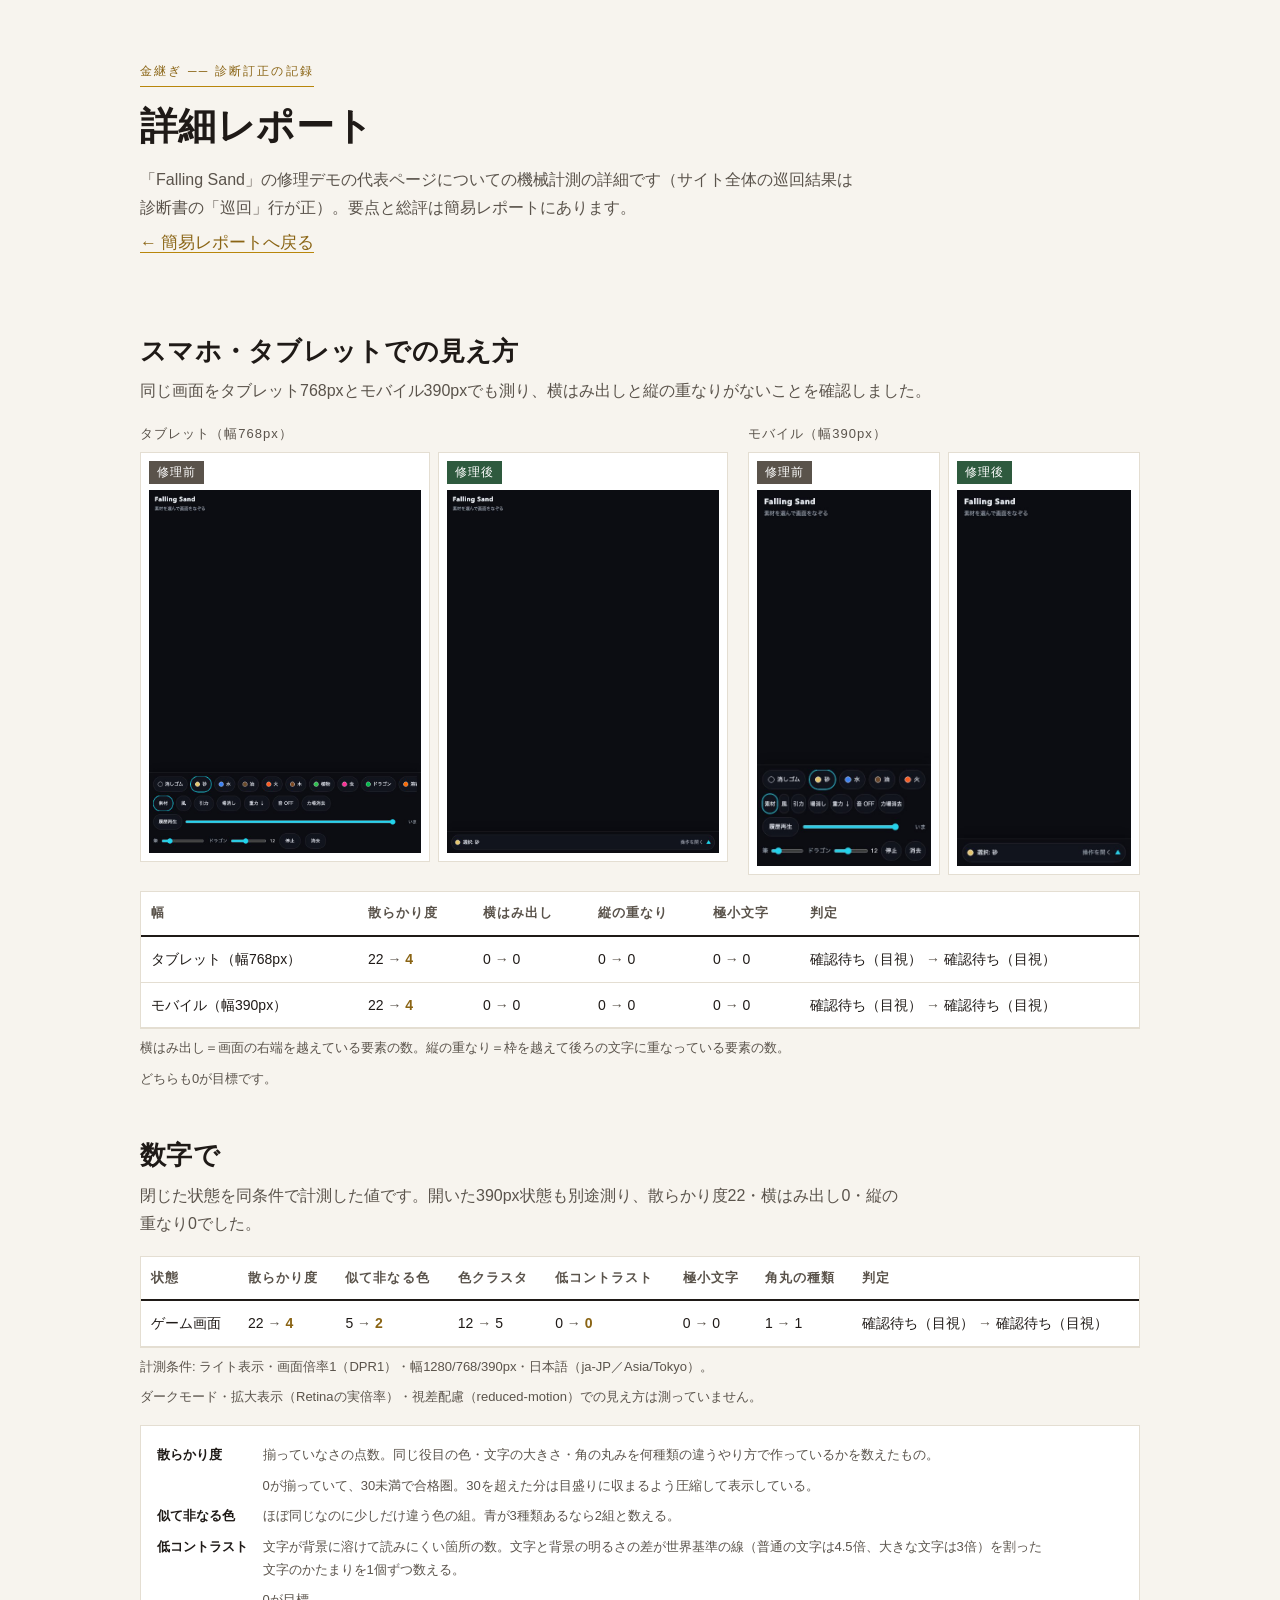
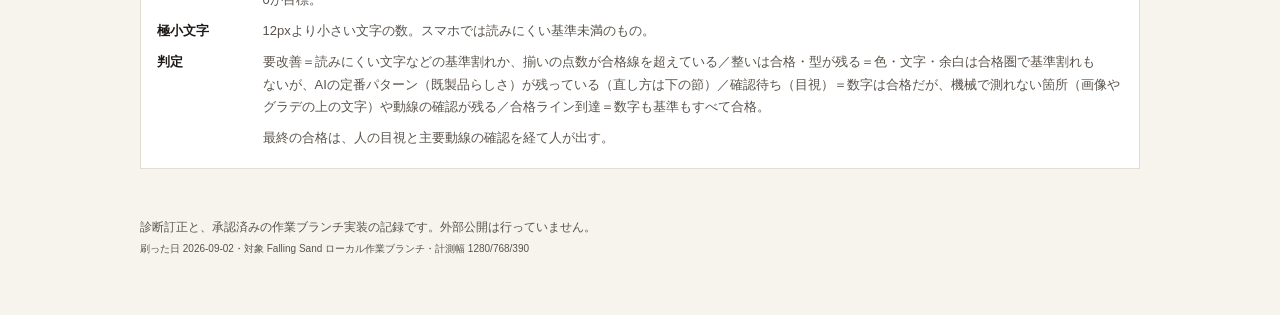
==== compare-shosai.html @ 28e1dd18 "fix: スマホ操作盤を開閉式にする" ====
<!doctype html>
<html lang="ja">
<head>
<meta charset="utf-8">
<meta name="viewport" content="width=device-width, initial-scale=1">
<meta name="robots" content="noindex">
<meta name="generator" content="kintsugi compare-builder">
<title>金継ぎ 診断訂正と修理前後 — Falling Sand 詳細</title>
<meta property="og:type" content="website">
<meta property="og:site_name" content="金継ぎ">
<meta property="og:title" content="金継ぎ 診断訂正と修理前後 — Falling Sand 詳細">
<meta property="og:description" content="「Falling Sand」のUI修理の記録。修理前後を数字と金の継ぎ目スライダーで比べられます。">
<meta property="og:image" content="kintsugi-ogp.png">
<meta property="og:image:width" content="1200">
<meta property="og:image:height" content="630">
<meta name="twitter:card" content="summary_large_image">
<!-- 方向宣言: 主=精密 副=物語 / 地#F7F4EE 面#FFFFFF 墨#1F1A17 金#B8860B(ピン・継ぎ目のみ) 灰#8A8378(before印)
     display=Hiragino Mincho ProN body=Hiragino Sans/Noto Sans JP 比1.25 / シグネチャー=金の継ぎ目スライダー / 禁じ手=グラデスープ・カード乱立・絵文字見出し -->
<style>
:root{--paper:#F7F4EE;--sheet:#FFFFFF;--ink:#1F1A17;--ink-2:#5A534B;--line:#E4DED2;--gold:#B8860B;--gold-deep:#8A6414;--before:#5A534B;--after:#2E5A3E}
*{box-sizing:border-box}
html{background:var(--paper)}
body{margin:0;color:var(--ink);font-family:"Hiragino Sans","Noto Sans JP","Yu Gothic",sans-serif;font-size:16px;line-height:1.75;-webkit-font-smoothing:antialiased}
.wrap{max-width:1040px;margin:0 auto;padding:0 20px}
h1,h2,h3{font-family:"Hiragino Mincho ProN","Yu Mincho","Noto Serif JP",serif;font-weight:600;letter-spacing:.01em;line-height:1.35;margin:0}
h1{font-size:clamp(26px,4.2vw,38px)}
h2{font-size:clamp(21px,2.8vw,26px);margin:0 0 8px}
h3{font-size:18px}
p{margin:0}
p,dd,li{word-break:auto-phrase}
.eyebrow{display:inline-block;font-size:12px;letter-spacing:.18em;color:var(--gold-deep);border-bottom:1px solid var(--gold);padding-bottom:4px;margin-bottom:14px}
header.hero{padding:56px 0 36px}
header.hero .lead{margin-top:14px;color:var(--ink-2);max-width:46em}
.stats{display:grid;grid-template-columns:minmax(280px,5fr) 6fr;border:1px solid var(--line);background:var(--sheet);margin-top:28px}
.dlink{margin-top:6px}
.dlink a{font-family:"Hiragino Mincho ProN","Noto Serif JP",serif;font-size:17px;color:var(--gold-deep);text-decoration:none;border-bottom:1px solid var(--gold)}
.dlink a:hover{color:var(--ink)}
.prompt-box{position:relative;background:var(--sheet);border:1px solid var(--line);padding:54px 18px 16px}
.prompt-box pre{margin:0;max-height:420px;overflow:auto}
.copybtn{position:absolute;top:10px;right:10px;font:12px/1 inherit;letter-spacing:.08em;color:var(--gold-deep);background:var(--paper);border:1px solid var(--gold);padding:7px 14px;cursor:pointer}
.copybtn:hover{background:var(--sheet)}
.stat-hero .jg{font-size:13px;letter-spacing:.1em;color:var(--gold-deep)}
.stat-hero .jg.ng{color:var(--ink-2)}
.stat-hero{padding:26px 30px;border-right:1px solid var(--line);display:flex;flex-direction:column;justify-content:center;gap:8px}
.stat-hero .k{font-size:12px;color:var(--ink-2);letter-spacing:.08em}
.stat-hero .kk{display:block;font-weight:400;letter-spacing:0;color:var(--ink-2);margin-top:2px}
.stat-hero .v{font-family:"Hiragino Mincho ProN","Noto Serif JP",serif;font-size:clamp(56px,7.5vw,88px);line-height:1;font-variant-numeric:tabular-nums}
.stat-hero .v b{color:var(--gold-deep);font-weight:600}
.stat-hero .v .ar{font-size:28px;color:var(--ink-2);margin:0 14px}
.srows{display:flex;flex-direction:column;justify-content:center}
.srow{display:flex;justify-content:space-between;align-items:baseline;gap:16px;padding:11px 30px;border-bottom:1px solid var(--line)}
.srow:last-child{border-bottom:none}
.srow .sk{font-size:12px;color:var(--ink-2);letter-spacing:.06em}
.srow .sv{font-family:"Hiragino Mincho ProN","Noto Serif JP",serif;font-size:28px;line-height:1.1;font-variant-numeric:tabular-nums;white-space:nowrap}
.srow .sv b{color:var(--gold-deep);font-weight:600}
.srow .sv small{font-size:12px;color:var(--ink-2);margin:0 5px}
.sohyo{margin-top:14px;padding:16px 20px;background:var(--sheet);border:1px solid var(--line);border-left:3px solid var(--gold)}
.sohyo .sh-k{display:block;font-size:12px;color:var(--gold-deep);letter-spacing:.14em;margin-bottom:6px}
.sohyo p{color:var(--ink);font-size:15px;max-width:52em}
section{padding:40px 0 8px}
.sub{color:var(--ink-2);margin-bottom:18px;max-width:50em}
.crop{display:grid;grid-template-columns:1fr;gap:14px;padding:22px 0;border-top:1px solid var(--line)}
.crop .pair{display:grid;grid-template-columns:1fr 1fr;gap:10px}
.crop figure{margin:0;background:var(--sheet);border:1px solid var(--line);padding:8px}
.crop figure img{display:block;width:100%;height:auto}
.crop figcaption{font-size:12px;letter-spacing:.1em;color:var(--ink-2);margin-bottom:6px;display:flex;align-items:center;gap:8px}
.tag{display:inline-block;font-size:12px;letter-spacing:.08em;padding:1px 8px;color:#fff}
.tag.b{background:var(--before)} .tag.a{background:var(--after)}
.crop .text h3{margin-bottom:4px}
.crop .text p{color:var(--ink-2);font-size:14px}
.page{padding:22px 0 10px;border-top:1px solid var(--line)}
.page .head{display:flex;align-items:baseline;justify-content:space-between;gap:12px;flex-wrap:wrap;margin-bottom:10px}
.page .head p{color:var(--ink-2);font-size:14px}
.cmp{position:relative;border:1px solid var(--line);background:var(--sheet);overflow:hidden;user-select:none;touch-action:pan-y}
.cmp img{display:block;width:100%;height:auto}
.cmp .over{position:absolute;inset:0;overflow:hidden;width:var(--pos,50%);background:var(--sheet)} /* 左側に修理前を重ねる。地色を敷いて、縦がずれても反対側が透けないようにする */
.cmp .over img{width:var(--full);max-width:none}
.cmp .seam{position:absolute;top:0;bottom:0;left:var(--pos,50%);width:0;pointer-events:none}
.cmp .seam::before{content:"";position:absolute;top:0;bottom:0;left:-1.5px;width:3px;background:linear-gradient(180deg,#D9AE3F,#B8860B 30%,#E2C268 60%,#8A6414);box-shadow:0 0 0 1px rgba(255,255,255,.6),0 0 10px rgba(184,134,11,.45)}
.cmp .knob{position:absolute;top:52px;left:var(--pos,50%);transform:translate(-50%,-50%);width:40px;height:40px;border-radius:50%;background:var(--sheet);border:2px solid var(--gold);box-shadow:0 2px 10px rgba(0,0,0,.18);display:flex;align-items:center;justify-content:center;color:var(--gold-deep);font-size:16px;letter-spacing:-.05em;pointer-events:none}
.cmp input[type=range]{position:absolute;inset:0;width:100%;height:100%;margin:0;opacity:0;pointer-events:none;z-index:3}
.cmp:has(input[type=range]){cursor:ew-resize}
.cmp .lbl{position:absolute;top:10px;font-size:12px;letter-spacing:.12em;padding:3px 9px;color:#fff;z-index:2}
.cmp .lbl.b{left:10px;background:var(--before)} .cmp .lbl.a{right:10px;background:var(--after)}
.pin{position:absolute;z-index:2;width:24px;height:24px;margin:-12px 0 0 -12px;border-radius:50%;background:var(--gold-deep);color:#fff;font:700 12px/24px "Hiragino Sans",sans-serif;text-align:center;box-shadow:0 0 0 2px #fff,0 2px 6px rgba(0,0,0,.25);pointer-events:none}
.pin::after{content:"";position:absolute;inset:-7px;border-radius:50%;border:1.5px solid rgba(184,134,11,.55)}
.legend{display:flex;flex-wrap:wrap;gap:6px 14px;margin:10px 0 0;padding:0;list-style:none;font-size:14px;color:var(--ink-2)}
.legend li{display:flex;align-items:center;gap:6px}
.legend .pin{position:static;margin:0;width:20px;height:20px;line-height:20px;font-size:12px;box-shadow:none}
.legend .pin::after{display:none}
.hint{font-size:13px;color:var(--ink-2);margin-top:8px}
.gloss{margin:16px 0 0;padding:14px 16px;background:var(--sheet);border:1px solid var(--line);font-size:13px;color:var(--ink-2)}
.gloss div{display:grid;grid-template-columns:7.5em 1fr;gap:8px;padding:4px 0}
.gloss dt{font-weight:600;color:var(--ink)}
.gloss dd{margin:0}
@media (max-width:720px){.gloss div{grid-template-columns:1fr}}
table{width:100%;border-collapse:collapse;background:var(--sheet);font-size:14px;font-variant-numeric:tabular-nums}
th,td{border-bottom:1px solid var(--line);padding:10px 10px;text-align:left;vertical-align:top;white-space:nowrap}
th{font-weight:600;color:var(--ink-2);font-size:13px;letter-spacing:.08em;border-bottom:2px solid var(--ink)}
td .arrow{color:var(--before)}
td b{color:var(--gold-deep)}
.tbl{overflow-x:auto;border:1px solid var(--line)}
.steps{display:grid;grid-template-columns:repeat(3,1fr);gap:1px;background:var(--line);border:1px solid var(--line)}
.step{background:var(--sheet);padding:18px 20px}
.step .n{font-family:"Hiragino Mincho ProN","Noto Serif JP",serif;color:var(--gold-deep);font-size:28px}
.step h3{margin:4px 0 6px}
.step p{font-size:14px;color:var(--ink-2)}
.rvp{display:grid;grid-template-columns:3fr 2fr;gap:20px;align-items:start}
.vp-head{font-size:13px;letter-spacing:.08em;color:var(--ink-2);margin-bottom:6px}
.vp-pair{display:grid;grid-template-columns:1fr 1fr;gap:8px}
.vp-pair.single{grid-template-columns:1fr}
.rvp figure{margin:0;background:var(--sheet);border:1px solid var(--line);padding:8px}
.vp-m .vp-pair.single figure{max-width:408px} /* モバイル写しは等倍上限（390+枠）＝引き伸ばしでぼかさない */
.rvp figure img{display:block;width:100%;height:auto}
.rvp figcaption{font-size:12px;letter-spacing:.1em;color:var(--ink-2);margin-bottom:6px}
.mitate-item{background:#FFFFFF;border:1px solid var(--line);padding:20px 24px 18px;margin-top:14px}
.mitate-item .kick{font-size:12px;letter-spacing:.16em;color:var(--gold-deep);margin-bottom:5px} /* 11pxは自分の極小文字検査に鳴る（自己診断で実測） */
.mitate-item h3{font-family:"Hiragino Mincho ProN","Noto Serif JP",serif;font-size:19px;font-weight:600;margin-bottom:8px}
.mitate-item h3 .mno{color:var(--gold-deep);margin-right:10px}
.mitate-item h3 .cnt{font-size:12px;font-weight:400;color:var(--ink-2);margin-left:10px;letter-spacing:.04em}
.mitate-item p{color:var(--ink);font-size:14px;line-height:1.9;max-width:44em}
.mitate-item .shohou{margin-top:10px;padding:8px 12px;border-left:2px solid var(--gold);background:var(--sheet);color:var(--ink);max-width:44em}
.mitate-item .shohou b{color:var(--gold-deep);font-weight:600;margin-right:6px}
.mitate-none{padding:14px 16px;background:var(--sheet);border:1px solid var(--line);font-size:14px;color:var(--ink-2)}
.mitate-missing{padding:16px 18px;background:var(--sheet);border:2px solid var(--gold-deep);font-weight:600}
.mitate-missing small{display:block;font-weight:400;font-size:13px;color:var(--ink-2);margin-top:4px}
.mitate-words{font-size:13px;color:var(--ink-2);margin-top:14px}
details{border:1px solid var(--line);background:var(--sheet);padding:12px 16px;margin-top:12px}
summary{cursor:pointer;font-weight:600}
pre{white-space:pre-wrap;font:12px/1.6 ui-monospace,Menlo,monospace;color:var(--ink-2);margin:10px 0 0}
footer{padding:40px 0 56px;color:var(--ink-2);font-size:12px}
@media (max-width:720px){.stats,.steps{grid-template-columns:1fr}.stat-hero{border-right:none;border-bottom:1px solid var(--line)}.crop .pair{grid-template-columns:1fr}.rvp{grid-template-columns:1fr}header.hero{padding:40px 0 28px}}
@media (prefers-reduced-motion:reduce){*{transition:none!important}}
</style>
</head>
<body>
<div class="wrap">
<header class="hero">
  <span class="eyebrow">金継ぎ ── 診断訂正の記録</span>
  <h1>詳細レポート</h1>
  <p class="lead">「Falling Sand」の修理デモの代表ページについての機械計測の詳細です（サイト全体の巡回結果は診断書の「巡回」行が正）。要点と総評は簡易レポートにあります。</p>
  <p class="dlink"><a href="compare.html">← 簡易レポートへ戻る</a></p>
</header>


<section>
  <h2 data-kintsugi-sec="responsive">スマホ・タブレットでの見え方</h2>
  <div class="sub"><p>同じ画面をタブレット768pxとモバイル390pxでも測り、横はみ出しと縦の重なりがないことを確認しました。</p></div>
  <div class="rvp">

    <div class="vp">
      <div class="vp-head">タブレット（幅768px）</div>
      <div class="vp-pair">
      <figure><figcaption><span class="tag b">修理前</span></figcaption><img src="[data-uri]" alt="タブレット（幅768px） 修理前（最初の画面）"></figure>
      <figure><figcaption><span class="tag a">修理後</span></figcaption><img src="[data-uri]" alt="タブレット（幅768px） 修理後（最初の画面）"></figure>
      </div>
    </div>
    <div class="vp vp-m">
      <div class="vp-head">モバイル（幅390px）</div>
      <div class="vp-pair">
      <figure><figcaption><span class="tag b">修理前</span></figcaption><img src="[data-uri]" alt="モバイル（幅390px） 修理前（最初の画面）"></figure>
      <figure><figcaption><span class="tag a">修理後</span></figcaption><img src="[data-uri]" alt="モバイル（幅390px） 修理後（最初の画面）"></figure>
      </div>
    </div>
  </div>
  <div class="tbl" style="margin-top:16px"><table>
    <thead><tr><th>幅</th><th>散らかり度</th><th>横はみ出し</th><th>縦の重なり</th><th>極小文字</th><th>判定</th></tr></thead>
    <tbody><tr><td>タブレット（幅768px）</td><td>22 <span class="arrow">→</span> <b>4</b></td><td>0 <span class="arrow">→</span> 0</td><td>0 <span class="arrow">→</span> 0</td><td>0 <span class="arrow">→</span> 0</td><td>確認待ち（目視） <span class="arrow">→</span> 確認待ち（目視）</td></tr><tr><td>モバイル（幅390px）</td><td>22 <span class="arrow">→</span> <b>4</b></td><td>0 <span class="arrow">→</span> 0</td><td>0 <span class="arrow">→</span> 0</td><td>0 <span class="arrow">→</span> 0</td><td>確認待ち（目視） <span class="arrow">→</span> 確認待ち（目視）</td></tr></tbody>
  </table></div>


  <div class="hint"><p>横はみ出し＝画面の右端を越えている要素の数。縦の重なり＝枠を越えて後ろの文字に重なっている要素の数。</p><p style="margin-top:.6em">どちらも0が目標です。</p></div>
</section>

<section>
  <h2 data-kintsugi-sec="suuji">数字で</h2>

  <div class="sub"><p>閉じた状態を同条件で計測した値です。開いた390px状態も別途測り、散らかり度22・横はみ出し0・縦の重なり0でした。</p></div>
  <div class="tbl"><table>
    <thead><tr><th>状態</th><th>散らかり度</th><th>似て非なる色</th><th>色クラスタ</th><th>低コントラスト</th><th>極小文字</th><th>角丸の種類</th><th>判定</th></tr></thead>
    <tbody><tr><td>ゲーム画面</td><td>22 <span class="arrow">→</span> <b>4</b></td><td>5 <span class="arrow">→</span> <b>2</b></td><td>12 <span class="arrow">→</span> 5</td><td>0 <span class="arrow">→</span> <b>0</b></td><td>0 <span class="arrow">→</span> 0</td><td>1 <span class="arrow">→</span> 1</td><td>確認待ち（目視） <span class="arrow">→</span> 確認待ち（目視）</td></tr></tbody>
  </table></div>
  <div class="hint"><p>計測条件: ライト表示・画面倍率1（DPR1）・幅1280/768/390px・日本語（ja-JP／Asia/Tokyo）。</p><p style="margin-top:.6em">ダークモード・拡大表示（Retinaの実倍率）・視差配慮（reduced-motion）での見え方は測っていません。</p></div>
  <dl class="gloss">
    <div><dt>散らかり度</dt><dd><p>揃っていなさの点数。同じ役目の色・文字の大きさ・角の丸みを何種類の違うやり方で作っているかを数えたもの。</p><p style="margin-top:.6em">0が揃っていて、30未満で合格圏。30を超えた分は目盛りに収まるよう圧縮して表示している。</p></dd></div>
    <div><dt>似て非なる色</dt><dd><p>ほぼ同じなのに少しだけ違う色の組。青が3種類あるなら2組と数える。</p></dd></div>
    <div><dt>低コントラスト</dt><dd><p>文字が背景に溶けて読みにくい箇所の数。文字と背景の明るさの差が世界基準の線（普通の文字は4.5倍、大きな文字は3倍）を割った文字のかたまりを1個ずつ数える。</p><p style="margin-top:.6em">0が目標。</p></dd></div>
    <div><dt>極小文字</dt><dd><p>12pxより小さい文字の数。スマホでは読みにくい基準未満のもの。</p></dd></div>
    <div><dt>判定</dt><dd><p>要改善＝読みにくい文字などの基準割れか、揃いの点数が合格線を超えている／整いは合格・型が残る＝色・文字・余白は合格圏で基準割れもないが、AIの定番パターン（既製品らしさ）が残っている（直し方は下の節）／確認待ち（目視）＝数字は合格だが、機械で測れない箇所（画像やグラデの上の文字）や動線の確認が残る／合格ライン到達＝数字も基準もすべて合格。</p><p style="margin-top:.6em">最終の合格は、人の目視と主要動線の確認を経て人が出す。</p></dd></div>
  </dl>
</section>

<footer>診断訂正と、承認済みの作業ブランチ実装の記録です。外部公開は行っていません。<br><small>刷った日 2026-09-02・対象 Falling Sand ローカル作業ブランチ・計測幅 1280/768/390</small></footer></div>
<script>
(function(){
  document.querySelectorAll('.copybtn').forEach(function(b){
    b.addEventListener('click', function(){
      var el = document.getElementById(b.getAttribute('data-copy'));
      var done = function(){ var t = b.textContent; b.textContent = 'コピーしました'; setTimeout(function(){ b.textContent = t; }, 1600); };
      if (navigator.clipboard && navigator.clipboard.writeText) { navigator.clipboard.writeText(el.textContent).then(done, function(){ selectAll(); }); }
      else selectAll();
      /* Clipboard API不可の環境（file://直開き等）でも黙って終わらせない（改善ラリーKIN3-025是正 2026-08-25:
         旧実装は選択するだけで、ボタンが無反応に見えた）＝execCommandを試し、駄目なら手コピーの案内を出す */
      function selectAll(){ var r = document.createRange(); r.selectNodeContents(el); var sel = getSelection(); sel.removeAllRanges(); sel.addRange(r);
        var ok = false; try { ok = document.execCommand('copy'); } catch(e){}
        if (ok) { done(); } else { var t = b.textContent; b.textContent = '選択しました。⌘C / Ctrl+C でコピー'; setTimeout(function(){ b.textContent = t; }, 2600); } }
    });
  });
  document.querySelectorAll('.cmp').forEach(function(cmp){
    var r = cmp.querySelector('input[type=range]');
    if (!r) return; /* 診断モード（現状のみ）はスライダー無し */
    var sync = function(){ cmp.style.setProperty('--full', cmp.clientWidth + 'px'); };
    sync(); window.addEventListener('resize', sync);
    r.addEventListener('input', function(){ cmp.style.setProperty('--pos', r.value + '%'); });
    /* つまんでスライド（2026-08-25 本人指摘「モバイルでタップしないと動かない」）: 透明なレンジ入力は
       タッチだと不可視のつまみの上からしかドラッグが効かない＝ポインタで直接引く方式へ。
       touch-action:pan-y なので縦スクロールはページに残り、横の引きだけ継ぎ目が付いてくる。
       レンジ入力は pointer-events:none にしてキーボード操作（矢印キー）用に残す */
    var dragging = false;
    var fromX = function(x){ var b = cmp.getBoundingClientRect(); var v = Math.max(0, Math.min(100, (x - b.left) / b.width * 100)); r.value = v; cmp.style.setProperty('--pos', v + '%'); };
    cmp.addEventListener('pointerdown', function(e){ dragging = true; try { cmp.setPointerCapture(e.pointerId); } catch(err) {} fromX(e.clientX); e.preventDefault(); });
    cmp.addEventListener('pointermove', function(e){ if (dragging) fromX(e.clientX); });
    var end = function(){ dragging = false; };
    cmp.addEventListener('pointerup', end); cmp.addEventListener('pointercancel', end);
  });
})();
</script>
</body>
</html>
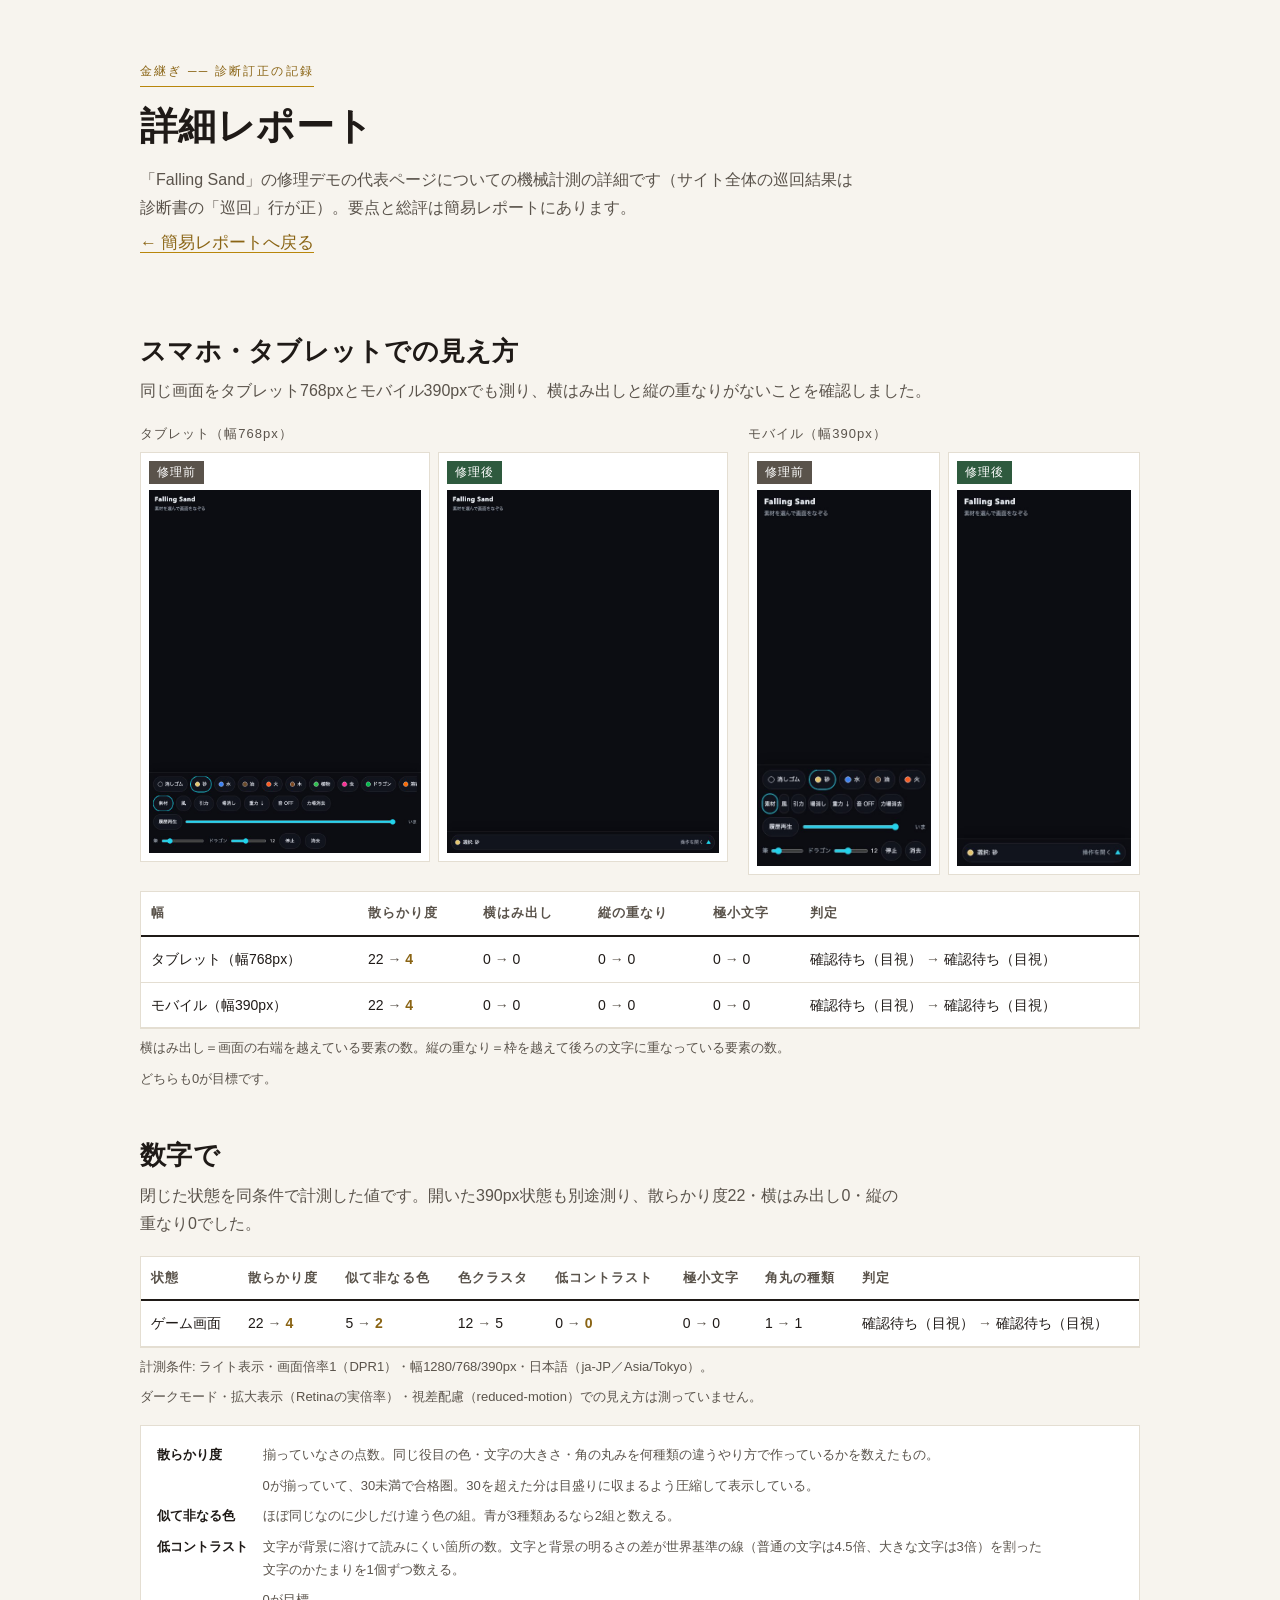
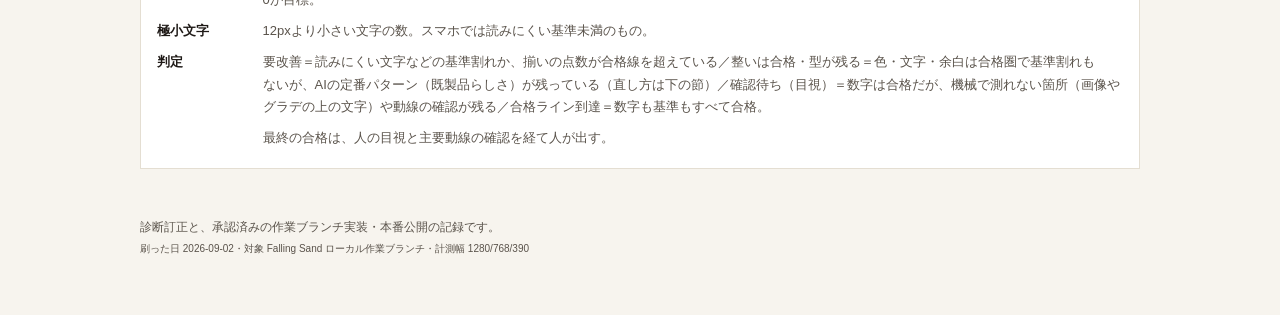
==== commit a11c3c7e: "docs: 本番公開を診断記録へ反映する" ====
--- a/compare-shosai.html
+++ b/compare-shosai.html
@@ -190,7 +190,7 @@
   </dl>
 </section>
 
-<footer>診断訂正と、承認済みの作業ブランチ実装の記録です。外部公開は行っていません。<br><small>刷った日 2026-09-02・対象 Falling Sand ローカル作業ブランチ・計測幅 1280/768/390</small></footer></div>
+<footer>診断訂正と、承認済みの作業ブランチ実装・本番公開の記録です。<br><small>刷った日 2026-09-02・対象 Falling Sand ローカル作業ブランチ・計測幅 1280/768/390</small></footer></div>
 <script>
 (function(){
   document.querySelectorAll('.copybtn').forEach(function(b){
